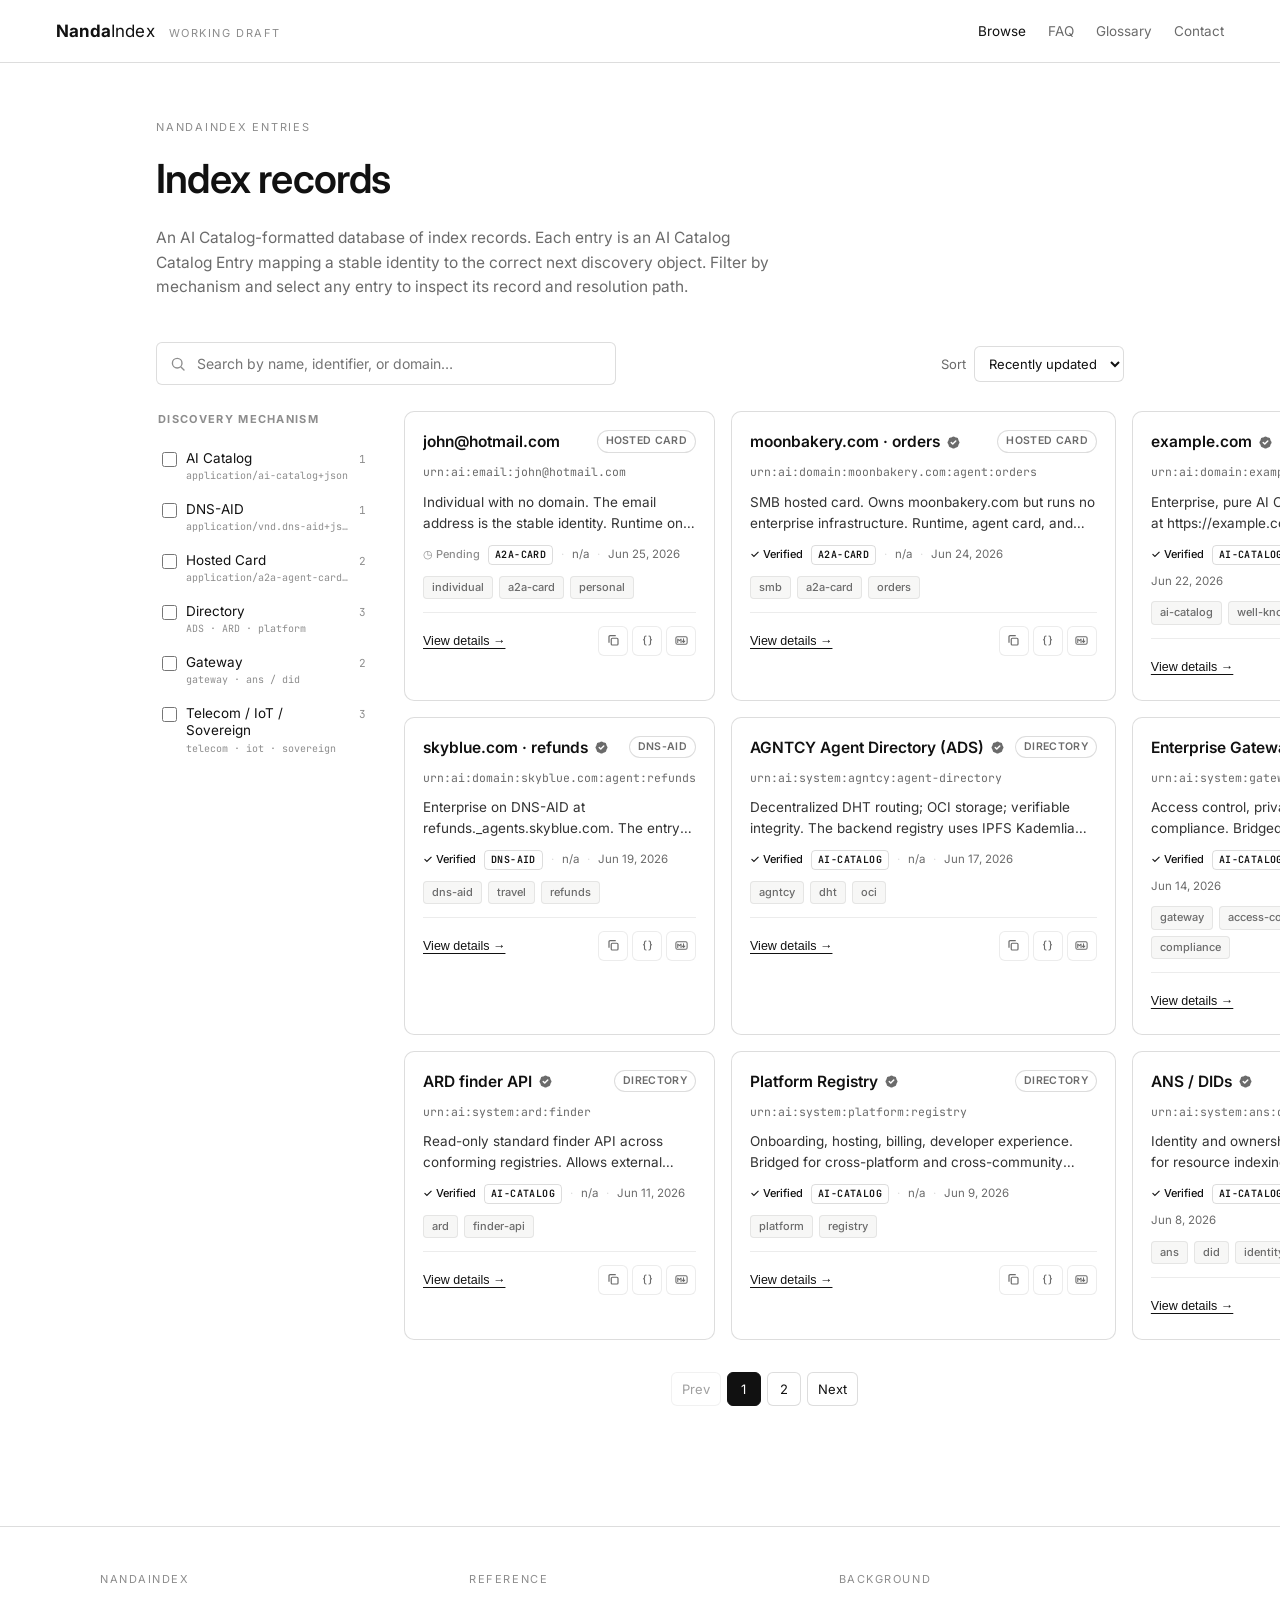
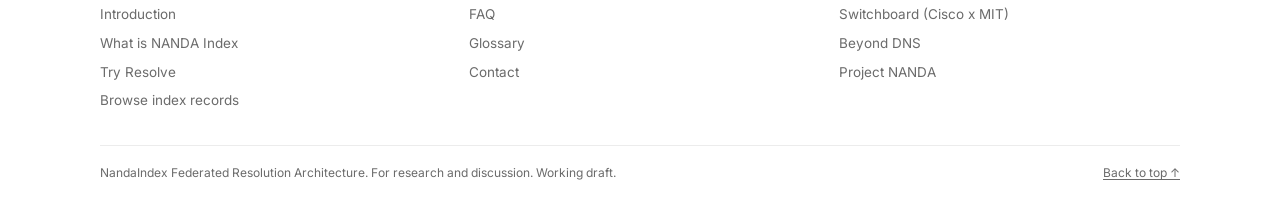
==== explore-min.html @ 439a477a "Add minimal monochrome site (explainer) Two-column spec-style redesign in a monochrome design system" ====
<!doctype html>
<html lang="en">
<head>
  <meta charset="utf-8" />
  <meta name="viewport" content="width=device-width, initial-scale=1" />
  <title>Index records · NandaIndex</title>
  <meta name="description" content="NandaIndex entries: AI Catalog Catalog Entries mapping a stable identity to the correct discovery object. Filter by discovery mechanism and inspect any entry's resolution path." />
  <link rel="stylesheet" href="minimal.css?v=4" />
</head>
<body>

  <!-- ============ TOPBAR ============ -->
  <header class="topbar">
    <div class="brand">
      <a href="index-min.html" class="brand-link"><strong>Nanda</strong>Index</a>
      <span class="tag">Working draft</span>
    </div>
    <nav class="navlinks">
      <a href="explore-min.html" class="active">Browse</a>
      <a href="faq-min.html">FAQ</a>
      <a href="glossary-min.html">Glossary</a>
      <a href="contact-min.html">Contact</a>
    </nav>
  </header>

  <main class="explore">
    <header class="explore-head">
      <p class="eyebrow">NandaIndex entries</p>
      <h1>Index records</h1>
      <p class="lede">
        An AI Catalog-formatted database of index records. Each entry is an AI Catalog Catalog Entry
        mapping a stable identity to the correct next discovery object. Filter by mechanism and select
        any entry to inspect its record and resolution path.
      </p>
    </header>

    <div class="explore-bar">
      <div class="explore-search">
        <svg viewBox="0 0 20 20" fill="none" stroke="currentColor" stroke-width="1.7" aria-hidden="true">
          <circle cx="9" cy="9" r="6" /><path d="M14 14l3.5 3.5" stroke-linecap="round" />
        </svg>
        <input id="q" type="search" placeholder="Search by name, identifier, or domain…" autocomplete="off" />
      </div>
      <label class="explore-sort">
        <span>Sort</span>
        <select id="sort">
          <option value="recent">Recently updated</option>
          <option value="name">Name A–Z</option>
          <option value="verified">Verified first</option>
        </select>
      </label>
    </div>

    <div class="explore-body">
      <aside class="cat-menu" id="catMenu" aria-label="Filter by category"></aside>
      <section class="cat-results">
        <div class="card-grid" id="grid"></div>
        <nav class="pager" id="pager" aria-label="Pagination"></nav>
      </section>
    </div>
  </main>

  <!-- ============ FOOTER ============ -->
  <footer class="site-footer">
    <div class="foot-cols">
      <div class="foot-col">
        <p class="foot-h">NandaIndex</p>
        <a href="index-min.html#intro">Introduction</a>
        <a href="index-min.html#what">What is NANDA Index</a>
        <a href="index-min.html#resolve">Try Resolve</a>
        <a href="explore-min.html">Browse index records</a>
      </div>
      <div class="foot-col">
        <p class="foot-h">Reference</p>
        <a href="faq-min.html">FAQ</a>
        <a href="glossary-min.html">Glossary</a>
        <a href="contact-min.html">Contact</a>
      </div>
      <div class="foot-col">
        <p class="foot-h">Background</p>
        <a href="https://outshift.cisco.com/blog/ai-ml/outshift-mit-agentic-web" target="_blank" rel="noopener">Switchboard (Cisco x MIT)</a>
        <a href="https://arxiv.org/abs/2507.14263" target="_blank" rel="noopener">Beyond DNS</a>
        <a href="https://projectnanda.org" target="_blank" rel="noopener">Project NANDA</a>
      </div>
    </div>
    <div class="foot-base">
      <span>NandaIndex Federated Resolution Architecture. For research and discussion. Working draft.</span>
      <a href="#" class="foot-top">Back to top ↑</a>
    </div>
  </footer>

  <!-- ============ SLIDE-OUT DETAIL PANEL ============ -->
  <div class="panel-scrim" id="scrim" hidden></div>
  <aside class="slide-panel" id="slidePanel" hidden aria-label="Index record detail"></aside>

  <script src="explore.js"></script>
</body>
</html>
---- minimal.css ----
/* NANDA Index, minimal monochrome theme.
   A quiet, specification-style sheet: white ground, ink text, two greys, thin
   rules, no colour. Self-contained (does not load styles.css) and styles every
   class that explore.js emits, so the catalog works decolored, unchanged. */

@import url('https://fonts.googleapis.com/css2?family=JetBrains+Mono:wght@400;500;700&family=Inter:wght@400;500;600;700&display=swap');

:root {
  --bg: #ffffff;
  --ink: #111111;
  --muted: #6b6b6b;
  --faint: #8d8d8d;
  --rule: rgba(17, 17, 17, .14);
  --rule-soft: rgba(17, 17, 17, .08);
  --wash: #f7f7f6;
  --sans: 'Inter', 'Helvetica Neue', Helvetica, Arial, sans-serif;
  --mono: 'JetBrains Mono', ui-monospace, SFMono-Regular, Menlo, monospace;
  --pad-x: clamp(20px, 5vw, 56px);
  --maxw: 1080px;
}

*, *::before, *::after { box-sizing: border-box; }
html, body { margin: 0; padding: 0; }
html { scroll-behavior: smooth; }

body {
  background: var(--bg);
  color: var(--ink);
  font-family: var(--sans);
  -webkit-font-smoothing: antialiased;
  line-height: 1.55;
  min-height: 100vh;
  display: flex;
  flex-direction: column;
}

a { color: inherit; }
code, pre { font-family: var(--mono); }
::selection { background: var(--ink); color: #fff; }

/* ---------- topbar ---------- */
.topbar {
  display: flex;
  align-items: center;
  justify-content: space-between;
  padding: 18px var(--pad-x);
  border-bottom: 1px solid var(--rule);
  background: rgba(255, 255, 255, .9);
  backdrop-filter: blur(6px);
  position: sticky;
  top: 0;
  z-index: 5;
  flex-wrap: wrap;
  gap: 12px;
}
.brand { display: flex; align-items: baseline; gap: 14px; flex-wrap: wrap; }
.brand-link { text-decoration: none; font-size: 17px; letter-spacing: .01em; }
.brand-link strong { font-weight: 700; }
.brand .tag { font-size: 11px; letter-spacing: .14em; text-transform: uppercase; color: var(--faint); }
.navlinks { display: flex; gap: 22px; font-size: 13.5px; align-items: center; flex-wrap: wrap; }
.navlinks a { text-decoration: none; color: var(--muted); }
.navlinks a:hover { color: var(--ink); }
.navlinks a.active { color: var(--ink); }

main { flex: 1; padding: 0 var(--pad-x) 96px; max-width: var(--maxw); margin: 0 auto; width: 100%; }

/* ---------- hero (landing) ---------- */
.hero { padding: 72px 0 40px; max-width: 60ch; }
.eyebrow {
  font-size: 11px;
  letter-spacing: .16em;
  text-transform: uppercase;
  color: var(--faint);
  margin: 0 0 20px;
}
.hero h1 {
  font-size: clamp(32px, 4.6vw, 52px);
  line-height: 1.08;
  letter-spacing: -0.025em;
  margin: 0 0 22px;
  font-weight: 600;
}
.hero .lede { font-size: 17px; color: #333; }
.hero .lede strong { font-weight: 600; }
code.tok { background: var(--wash); padding: 1px 6px; border-radius: 3px; font-size: .88em; border: 1px solid var(--rule-soft); }

.hero-cta { display: flex; flex-wrap: wrap; gap: 18px; margin-top: 30px; align-items: center; }

/* text-first links; one outlined button max */
.btn {
  font: inherit;
  font-size: 14px;
  font-weight: 500;
  text-decoration: none;
  padding: 10px 16px;
  border-radius: 4px;
  border: 1px solid var(--rule);
  background: #fff;
  color: var(--ink);
  cursor: pointer;
  display: inline-flex;
  align-items: center;
  gap: 8px;
  transition: background .15s, border-color .15s;
}
.btn:hover { background: var(--wash); border-color: var(--ink); }
.btn.primary { background: var(--ink); color: #fff; border-color: var(--ink); }
.btn.primary:hover { background: #2a2a2a; }
.btn .arr { font-family: var(--mono); }
.textlink { font-size: 14px; font-weight: 500; text-decoration: underline; text-underline-offset: 3px; text-decoration-thickness: 1px; }
.textlink .arr { font-family: var(--mono); text-decoration: none; display: inline-block; margin-left: 4px; }

/* ---------- generic section ---------- */
.section { padding: 40px 0; border-top: 1px solid var(--rule-soft); scroll-margin-top: 80px; }
.section > .sec-label { font-size: 11px; letter-spacing: .16em; text-transform: uppercase; color: var(--faint); margin: 0 0 16px; }
.section h2 { font-size: clamp(22px, 3vw, 30px); letter-spacing: -.02em; font-weight: 600; margin: 0 0 16px; }
.section .lead { font-size: 16px; color: #333; max-width: 70ch; margin: 0 0 8px; }
.section-head { display: flex; align-items: baseline; justify-content: space-between; gap: 16px; flex-wrap: wrap; margin-bottom: 20px; }
.section-head h2 { margin: 0; }

/* definition rows: "what it is" / layers / "what it is not" */
.defs { border-top: 1px solid var(--rule); margin-top: 8px; }
.def { display: grid; grid-template-columns: 200px 1fr; gap: 24px; padding: 20px 0; border-bottom: 1px solid var(--rule); }
.def .dt { font-size: 13px; font-family: var(--mono); letter-spacing: .02em; color: var(--faint); text-transform: uppercase; }
.def h3 { margin: 0 0 6px; font-size: 16px; font-weight: 600; }
.def p { margin: 0; font-size: 14.5px; color: #333; line-height: 1.6; }
.def p code { font-family: var(--mono); font-size: 12.5px; background: var(--wash); padding: 1px 5px; border-radius: 3px; }
@media (max-width: 640px) { .def { grid-template-columns: 1fr; gap: 6px; } }

/* prior work / link rows */
.linkrows { border-top: 1px solid var(--rule); }
.linkrow {
  display: grid;
  grid-template-columns: 150px 1fr auto;
  gap: 18px;
  align-items: center;
  padding: 16px 0;
  border-bottom: 1px solid var(--rule);
  text-decoration: none;
}
.linkrow:hover { background: var(--wash); }
.linkrow .lr-kind { font-family: var(--mono); font-size: 11px; letter-spacing: .03em; color: var(--faint); text-transform: uppercase; }
.linkrow .lr-main h3 { margin: 0 0 3px; font-size: 15.5px; font-weight: 600; }
.linkrow .lr-main p { margin: 0; font-size: 13.5px; color: var(--muted); }
.linkrow .lr-arrow { font-family: var(--mono); font-size: 15px; color: var(--faint); }
.linkrow:hover .lr-arrow { color: var(--ink); }
@media (max-width: 720px) {
  .linkrow { grid-template-columns: 1fr auto; }
  .linkrow .lr-kind { grid-column: 1 / -1; }
}

/* code block (kept ink-on-wash, no syntax colour) */
.codeblock {
  background: var(--wash);
  color: var(--ink);
  font-family: var(--mono);
  font-size: 12.5px;
  line-height: 1.7;
  padding: 16px 18px;
  border: 1px solid var(--rule-soft);
  border-radius: 6px;
  overflow-x: auto;
  margin: 18px 0 0;
}
.codeblock .c-head { color: var(--faint); margin-bottom: 8px; display: block; }
.codeblock .k, .codeblock .s, .codeblock .n, .codeblock .d, .codeblock .p { color: inherit; }
.codeblock .d, .codeblock .c-head { color: var(--faint); }

/* ---------- browse preview (landing) ---------- */
.browse-sec { padding: 40px 0; border-top: 1px solid var(--rule-soft); }
.browse-head { display: flex; align-items: baseline; justify-content: space-between; gap: 16px; flex-wrap: wrap; margin-bottom: 10px; }
.browse-head h2 { font-size: clamp(22px, 3vw, 30px); letter-spacing: -.02em; margin: 0; font-weight: 600; }
.browse-head .browse-all { font-size: 13.5px; font-weight: 500; text-decoration: underline; text-underline-offset: 3px; white-space: nowrap; }
.browse-sec .browse-intro { font-size: 14.5px; color: var(--muted); max-width: 64ch; margin: 0 0 22px; }
.card-preview { text-decoration: none; color: inherit; }

/* ---------- footer ---------- */
.bottom {
  padding: 30px var(--pad-x);
  border-top: 1px solid var(--rule);
  display: flex;
  justify-content: space-between;
  flex-wrap: wrap;
  gap: 12px;
  font-size: 12px;
  color: var(--muted);
}
.bottom a { color: inherit; text-decoration: underline; text-underline-offset: 2px; }
.bottom .fl { display: flex; gap: 18px; flex-wrap: wrap; }

/* ---------- shared multi-column footer ---------- */
.site-footer { border-top: 1px solid var(--rule); padding: 44px var(--pad-x) 30px; margin-top: 24px; }
.foot-cols { max-width: var(--maxw); margin: 0 auto; display: grid; grid-template-columns: repeat(3, 1fr); gap: 28px; }
.foot-col .foot-h { font-size: 11px; letter-spacing: .14em; text-transform: uppercase; color: var(--faint); margin: 0 0 12px; }
.foot-col a { display: block; text-decoration: none; color: var(--muted); font-size: 13.5px; padding: 4px 0; }
.foot-col a:hover { color: var(--ink); text-decoration: underline; text-underline-offset: 2px; }
.foot-base { max-width: var(--maxw); margin: 30px auto 0; padding-top: 18px; border-top: 1px solid var(--rule-soft); display: flex; justify-content: space-between; gap: 12px; flex-wrap: wrap; font-size: 12px; color: var(--muted); }
.foot-base a { color: inherit; text-decoration: underline; text-underline-offset: 2px; white-space: nowrap; }
@media (max-width: 640px) { .foot-cols { grid-template-columns: 1fr 1fr; } }

/* ---------- FAQ accordion ---------- */
.faq-group { margin: 0 0 30px; }
.faq-group .faq-gh { font-size: 11px; letter-spacing: .14em; text-transform: uppercase; color: var(--faint); margin: 0 0 8px; }
details.faq { border-bottom: 1px solid var(--rule); }
details.faq summary { list-style: none; cursor: pointer; padding: 15px 0; display: flex; justify-content: space-between; gap: 16px; align-items: flex-start; font-size: 15px; font-weight: 600; color: var(--ink); }
details.faq summary::-webkit-details-marker { display: none; }
details.faq summary .q-sign { font-family: var(--mono); color: var(--faint); flex: none; transition: transform .15s; }
details.faq[open] summary .q-sign { transform: rotate(45deg); color: var(--ink); }
details.faq .faq-a { padding: 0 0 18px; max-width: 74ch; }
details.faq .faq-a p { font-size: 14px; line-height: 1.7; color: #2b2b2b; margin: 0 0 10px; }
details.faq .faq-a p:last-child { margin: 0; }
details.faq .faq-a code { font-family: var(--mono); font-size: 12.5px; background: var(--wash); padding: 1px 5px; border-radius: 3px; }

/* ---------- glossary ---------- */
.gloss { border-top: 1px solid var(--rule); }
.gloss-row { display: grid; grid-template-columns: 210px 1fr; gap: 24px; padding: 15px 0; border-bottom: 1px solid var(--rule-soft); }
.gloss-term { font-family: var(--mono); font-size: 13px; color: var(--ink); font-weight: 500; line-height: 1.5; }
.gloss-def { font-size: 14px; color: #2b2b2b; line-height: 1.6; }
.gloss-def code { font-family: var(--mono); font-size: 12px; background: var(--wash); padding: 1px 4px; border-radius: 3px; }
@media (max-width: 640px) { .gloss-row { grid-template-columns: 1fr; gap: 4px; } }

/* ---------- contact ---------- */
.contact-rows { border-top: 1px solid var(--rule); }
.contact-row { display: grid; grid-template-columns: 170px 1fr; gap: 24px; padding: 18px 0; border-bottom: 1px solid var(--rule-soft); }
.contact-row .c-k { font-size: 12px; font-family: var(--mono); color: var(--faint); text-transform: uppercase; letter-spacing: .04em; }
.contact-row .c-v { font-size: 14.5px; color: #2b2b2b; line-height: 1.6; }
.contact-row .c-v a { color: var(--ink); text-decoration: underline; text-underline-offset: 2px; word-break: break-word; }
@media (max-width: 640px) { .contact-row { grid-template-columns: 1fr; gap: 4px; } }

@media (max-width: 600px) { .navlinks { display: none; } }
@media (prefers-reduced-motion: reduce) {
  html { scroll-behavior: auto; }
  * { transition: none !important; }
}

/* ============================================================
   DOCUMENT LAYOUT (index-min.html), two-column spec, like the
   reference: sticky section index on the left, prose on the right.
   ============================================================ */
.doc-wrap { max-width: var(--maxw); margin: 0 auto; width: 100%; padding: 0 var(--pad-x) 96px; }

.doc-hero { padding: 56px 0 28px; border-bottom: 1px solid var(--rule); }
.doc-hero .eyebrow { margin-bottom: 16px; }
.doc-hero h1 { font-size: clamp(28px, 4vw, 42px); line-height: 1.1; letter-spacing: -0.025em; margin: 0 0 10px; font-weight: 600; max-width: 22ch; }
.doc-hero .subtitle { font-size: 17px; color: var(--muted); margin: 0 0 22px; max-width: 60ch; }
.doc-hero .abstract { font-size: 15px; color: #333; max-width: 78ch; line-height: 1.65; }
.doc-hero .abstract .al { font-weight: 600; color: var(--ink); }

.doc-layout { display: grid; grid-template-columns: 232px 1fr; gap: 56px; align-items: start; padding-top: 8px; }

.docnav { position: sticky; top: 90px; align-self: start; }
.docnav .docnav-title { font-size: 11px; font-weight: 700; letter-spacing: .14em; text-transform: uppercase; color: var(--faint); margin: 26px 0 12px; }
.docnav ol { list-style: none; margin: 0; padding: 0; border-left: 1px solid var(--rule); }
.docnav li { margin: 0; }
.docnav a { display: block; text-decoration: none; color: var(--muted); font-size: 13.5px; line-height: 1.4; padding: 7px 0 7px 16px; margin-left: -1px; border-left: 1px solid transparent; }
.docnav a:hover { color: var(--ink); border-left-color: var(--rule); }
.docnav a.current { color: var(--ink); border-left-color: var(--ink); font-weight: 500; }

.doc { min-width: 0; max-width: 74ch; }
.doc section { padding: 36px 0; border-bottom: 1px solid var(--rule-soft); scroll-margin-top: 84px; }
.doc section:last-child { border-bottom: 0; }
.doc h2 { font-size: clamp(20px, 2.6vw, 26px); letter-spacing: -.02em; font-weight: 600; margin: 0 0 18px; }
.doc h2 .secno { color: var(--faint); font-variant-numeric: tabular-nums; margin-right: 12px; font-weight: 600; }
.doc h3 { font-size: 16px; font-weight: 600; margin: 26px 0 8px; letter-spacing: -.01em; }
.doc p { font-size: 15px; line-height: 1.7; color: #2b2b2b; margin: 0 0 14px; max-width: 72ch; }
.doc p:last-child { margin-bottom: 0; }
.doc strong { font-weight: 600; color: var(--ink); }
.doc a { color: var(--ink); text-decoration: underline; text-underline-offset: 2px; text-decoration-thickness: 1px; word-break: break-word; }
.doc code { font-family: var(--mono); font-size: 12.5px; background: var(--wash); padding: 1px 5px; border-radius: 3px; }
.doc ul { margin: 0 0 14px; padding-left: 1.2em; }
.doc ul li { font-size: 15px; line-height: 1.65; color: #2b2b2b; margin-bottom: 6px; }
.doc .note { border-left: 2px solid var(--ink); padding: 4px 0 4px 16px; margin: 18px 0; color: #2b2b2b; }
.doc .figcap { font-size: 13px; color: var(--faint); font-style: italic; margin: 8px 0 0; }
.doc .placeholder { border: 1px dashed var(--rule); border-radius: 6px; padding: 16px 18px; color: var(--muted); font-size: 13.5px; margin: 18px 0; }

/* resolution hop list (How section) */
.hop-list { list-style: none; margin: 18px 0; padding: 0; border-top: 1px solid var(--rule-soft); }
.hop-list li { display: flex; gap: 14px; align-items: flex-start; padding: 14px 0; border-bottom: 1px solid var(--rule-soft); }
.hop-list .hl-n { flex: none; width: 24px; height: 24px; border-radius: 50%; border: 1.5px solid var(--rule); display: inline-flex; align-items: center; justify-content: center; font-family: var(--mono); font-size: 12px; font-weight: 700; color: var(--ink); }
.hop-list li > div { min-width: 0; }
.hop-list strong { display: block; font-size: 14.5px; font-weight: 600; color: var(--ink); }
.hop-list .hl-api { font-family: var(--mono); font-size: 11.5px; color: var(--muted); display: inline-block; margin: 4px 0; background: var(--wash); border: 1px solid var(--rule-soft); padding: 1px 7px; border-radius: 4px; }
.hop-list p { margin: 2px 0 0; font-size: 13.5px; color: #444; line-height: 1.55; }

/* interactive Try Resolve trace */
.rsv-controls { display: flex; gap: 12px; margin: 18px 0 4px; flex-wrap: wrap; align-items: center; }
.rsv-select { font: inherit; font-size: 13px; border: 1px solid var(--rule); border-radius: 6px; padding: 9px 11px; background: #fff; color: var(--ink); min-width: 300px; max-width: 100%; cursor: pointer; }
.rsv-select:focus-visible { outline: 2px solid var(--ink); outline-offset: 1px; }
.rsv-trace { list-style: none; margin: 22px 0 0; padding: 0; }
.rsv-row { display: flex; gap: 14px; align-items: flex-start; }
.rsv-rail { display: flex; flex-direction: column; align-items: center; align-self: stretch; }
.rsv-n { flex: none; width: 24px; height: 24px; border-radius: 50%; border: 1.5px solid var(--rule); display: inline-flex; align-items: center; justify-content: center; font-family: var(--mono); font-size: 12px; font-weight: 700; color: var(--faint); transition: all .3s; }
.rsv-line { width: 2px; flex: 1; min-height: 20px; margin: 3px 0; background: var(--rule); transition: background .3s; }
.rsv-body { padding-bottom: 16px; min-width: 0; }
.rsv-title { font-size: 14px; font-weight: 600; color: var(--faint); transition: color .3s; }
.rsv-io { font-family: var(--mono); font-size: 11px; color: #aaa; margin-top: 3px; word-break: break-all; transition: color .3s; }
.rsv-row.lit .rsv-n { background: var(--ink); color: #fff; border-color: var(--ink); }
.rsv-row.lit .rsv-title { color: var(--ink); }
.rsv-row.lit .rsv-io { color: var(--muted); }
.rsv-row.lit .rsv-line { background: var(--ink); }

.doc .example { margin: 22px 0; }
.doc .example .ex-head { font-family: var(--mono); font-size: 12px; color: var(--muted); margin: 0 0 6px; }
.doc .resolution { font-family: var(--mono); font-size: 12.5px; color: #2b2b2b; background: var(--wash); border: 1px solid var(--rule-soft); border-radius: 6px; padding: 12px 14px; margin: 14px 0 0; line-height: 1.6; }
.doc .resolution .rl { color: var(--faint); text-transform: uppercase; letter-spacing: .08em; font-size: 10.5px; }

/* spec table */
.spec-table { width: 100%; border-collapse: collapse; margin: 6px 0 8px; font-size: 13.5px; }
.spec-table th, .spec-table td { text-align: left; vertical-align: top; padding: 11px 14px 11px 0; border-bottom: 1px solid var(--rule); line-height: 1.5; }
.spec-table thead th { font-size: 11px; letter-spacing: .08em; text-transform: uppercase; color: var(--faint); font-weight: 600; border-bottom: 1px solid var(--rule); }
.spec-table tbody th { font-weight: 600; color: var(--ink); white-space: nowrap; padding-right: 22px; }
.spec-table td { color: var(--muted); }
.doc .table-scroll { overflow-x: auto; margin: 12px 0 4px; }

.doc .refs { list-style: none; margin: 0; padding: 0; counter-reset: ref; }
.doc .refs li { counter-increment: ref; position: relative; padding: 10px 0 10px 34px; border-bottom: 1px solid var(--rule-soft); font-size: 13.5px; color: var(--muted); line-height: 1.55; }
.doc .refs li::before { content: "[" counter(ref) "]"; position: absolute; left: 0; top: 10px; font-family: var(--mono); font-size: 12px; color: var(--faint); }
.doc .refs a { color: var(--ink); }

@media (max-width: 820px) {
  .doc-layout { grid-template-columns: 1fr; gap: 0; }
  .docnav { display: none; }
  .doc { max-width: none; }
}

/* ============================================================
   EXPLORE CATALOG (explore-min.html), monochrome
   ============================================================ */
main.explore { max-width: var(--maxw); margin: 0 auto; width: 100%; padding: 0 var(--pad-x) 96px; }
.explore-head { padding: 56px 0 26px; }
.explore-head .eyebrow { margin-bottom: 12px; }
.explore-head h1 { font-size: clamp(28px, 4vw, 40px); letter-spacing: -.02em; margin: 0 0 12px; font-weight: 600; }
.explore-head .lede { font-size: 15.5px; color: var(--muted); max-width: 62ch; line-height: 1.6; }

.explore-bar { display: flex; align-items: center; justify-content: space-between; gap: 16px; flex-wrap: wrap; margin-bottom: 26px; }
.explore-search { position: relative; display: flex; align-items: center; gap: 9px; flex: 1; min-width: 240px; max-width: 460px; border: 1px solid var(--rule); border-radius: 6px; padding: 9px 13px; background: #fff; }
.explore-search:focus-within { border-color: var(--ink); }
.explore-search svg { width: 16px; height: 16px; color: var(--faint); flex: none; }
.explore-search input { border: 0; outline: 0; width: 100%; font: inherit; font-size: 14px; color: var(--ink); background: transparent; }
.explore-sort { display: flex; align-items: center; gap: 8px; font-size: 13px; color: var(--muted); }
.explore-sort select { font: inherit; font-size: 13px; color: var(--ink); border: 1px solid var(--rule); border-radius: 6px; padding: 8px 10px; background: #fff; cursor: pointer; }
.explore-sort select:focus-visible { outline: 2px solid var(--ink); outline-offset: 1px; }

/* layout: left filter rail + results */
.explore-body { display: flex; align-items: flex-start; gap: 32px; }
.cat-menu { flex: none; width: 216px; position: sticky; top: 90px; display: flex; flex-direction: column; gap: 1px; }
.cat-title { font-size: 11px; font-weight: 700; letter-spacing: .12em; text-transform: uppercase; color: var(--faint); margin: 0 0 12px 2px; }
.cat-check { display: flex; align-items: flex-start; gap: 9px; padding: 8px 6px; cursor: pointer; border-radius: 5px; }
.cat-check:hover { background: var(--wash); }
.cat-check input { width: 15px; height: 15px; accent-color: var(--ink); cursor: pointer; margin: 2px 0 0; flex: none; }
.cc-main { display: flex; flex-direction: column; gap: 1px; min-width: 0; flex: 1; }
.cc-label { font-size: 13.5px; color: var(--ink); line-height: 1.3; }
.cc-sub { font-family: var(--mono); font-size: 10px; color: var(--faint); white-space: nowrap; overflow: hidden; text-overflow: ellipsis; }
.cc-count { font-family: var(--mono); font-size: 11px; color: var(--faint); flex: none; margin-top: 1px; }
.cat-clear { margin: 14px 0 0 6px; font: inherit; font-size: 12.5px; font-weight: 500; color: var(--ink); background: none; border: 0; cursor: pointer; padding: 0; text-decoration: underline; text-underline-offset: 3px; }
.cat-results { flex: 1; min-width: 0; }

/* ---------- card grid (outline cards, decolored v0.1) ---------- */
.card-grid { display: grid; grid-template-columns: repeat(3, 1fr); gap: 16px; }
.card {
  background: #fff;
  border: 1px solid var(--rule);
  border-radius: 10px;
  padding: 18px;
  display: flex;
  flex-direction: column;
  gap: 11px;
  transition: border-color .15s ease, background .15s ease;
  cursor: pointer;
  text-align: left;
}
.card:hover { border-color: var(--ink); }
.card:focus-visible { outline: 2px solid var(--ink); outline-offset: 2px; }
.card-head { display: flex; align-items: flex-start; justify-content: space-between; gap: 10px; }
.card .title-line { display: flex; align-items: center; gap: 6px; min-width: 0; }
.card .title-line h3 { font-size: 15.5px; font-weight: 600; margin: 0; white-space: nowrap; overflow: hidden; text-overflow: ellipsis; }
.verified-mark { flex: none; width: 15px; height: 15px; color: var(--muted); }
.card .identifier { font-family: var(--mono); font-size: 11.5px; color: var(--muted); white-space: nowrap; overflow: hidden; text-overflow: ellipsis; margin-top: -2px; }
.card .desc { font-size: 13.5px; line-height: 1.55; color: #333; margin: 0; display: -webkit-box; -webkit-line-clamp: 2; -webkit-box-orient: vertical; overflow: hidden; }

/* chips, meta, all greyscale */
.chips { display: flex; flex-wrap: wrap; gap: 6px; }
.chip { font-size: 11px; font-weight: 500; padding: 2px 8px; border-radius: 4px; background: var(--wash); color: var(--muted); border: 1px solid var(--rule-soft); }
.meta { display: flex; align-items: center; gap: 8px; flex-wrap: wrap; font-size: 11.5px; color: var(--muted); }
.meta .dot { color: var(--rule); }
.vbadge { display: inline-flex; align-items: center; gap: 4px; font-weight: 500; font-size: 11px; color: var(--muted); }
.vbadge.ok { color: var(--ink); }
.vbadge.pending { color: var(--faint); }
.proto { font-family: var(--mono); font-size: 10px; font-weight: 600; text-transform: uppercase; letter-spacing: .04em; color: var(--ink); border: 1px solid var(--rule); padding: 1px 6px; border-radius: 4px; }
.divider { height: 1px; background: var(--rule-soft); margin: 2px 0; }
.actions { display: flex; align-items: center; justify-content: space-between; gap: 8px; }
.actions .view { display: inline-flex; align-items: center; gap: 5px; font-size: 12.5px; font-weight: 500; color: var(--ink); text-decoration: underline; text-underline-offset: 3px; background: none; border: 0; cursor: pointer; padding: 0; }
.iconbtn-row { display: flex; gap: 4px; }
.iconbtn { display: inline-flex; align-items: center; justify-content: center; width: 30px; height: 30px; border: 1px solid var(--rule-soft); border-radius: 6px; background: #fff; color: var(--muted); cursor: pointer; transition: .15s; }
.iconbtn:hover { border-color: var(--ink); color: var(--ink); }
.iconbtn.copied { border-color: var(--ink); color: var(--ink); }
.iconbtn svg { width: 15px; height: 15px; }

/* category tag (outlined, was a coloured pill) */
.cat-pill { flex: none; font-size: 10.5px; font-weight: 600; letter-spacing: .03em; text-transform: uppercase; padding: 2px 8px; border-radius: 999px; white-space: nowrap; border: 1px solid var(--rule); color: var(--muted); background: #fff; }
.cat-pill[data-cat] { background: #fff; color: var(--muted); }

/* pagination */
.pager { display: flex; align-items: center; justify-content: center; gap: 6px; margin-top: 32px; }
.pager button { min-width: 34px; height: 34px; padding: 0 10px; font: inherit; font-size: 13px; border: 1px solid var(--rule); border-radius: 6px; background: #fff; color: var(--ink); cursor: pointer; transition: .15s; }
.pager button:hover:not(:disabled) { border-color: var(--ink); }
.pager button[disabled] { opacity: .4; cursor: not-allowed; }
.pager button.on { background: var(--ink); border-color: var(--ink); color: #fff; }
.pager .ell { color: var(--faint); padding: 0 2px; }
.cat-empty { color: var(--muted); font-size: 14px; padding: 48px 0; text-align: center; }

@media (max-width: 980px) { .card-grid { grid-template-columns: repeat(2, 1fr); } }
@media (max-width: 680px) {
  .explore-body { flex-direction: column; }
  .cat-menu { position: static; width: 100%; }
  .cat-title { width: 100%; margin: 0 0 6px; }
  .cat-clear { margin: 12px 0 0 6px; }
  .card-grid { grid-template-columns: 1fr; }
}

/* ============================================================
   Slide-out detail panel + vertical resolution trace, monochrome
   ============================================================ */
@keyframes panelIn { from { transform: translateX(100%); } to { transform: translateX(0); } }
@keyframes scrimIn { from { opacity: 0; } to { opacity: 1; } }

.panel-scrim { position: fixed; inset: 0; z-index: 60; background: rgba(17, 17, 17, .38); animation: scrimIn .2s ease; }
.slide-panel { position: fixed; top: 0; right: 0; bottom: 0; z-index: 61; width: min(520px, 96vw); background: #fff; box-shadow: -24px 0 60px rgba(0, 0, 0, .14); border-left: 1px solid var(--rule); overflow-y: auto; animation: panelIn .3s cubic-bezier(.2, .8, .2, 1); }

.sp-head { position: sticky; top: 0; z-index: 2; display: flex; align-items: flex-start; justify-content: space-between; gap: 14px; padding: 18px 24px; border-bottom: 1px solid var(--rule-soft); background: rgba(255, 255, 255, .94); backdrop-filter: blur(6px); }
.sp-head .sp-kicker { font-family: var(--mono); font-size: 11px; letter-spacing: .12em; text-transform: uppercase; color: var(--faint); }
.sp-title { display: flex; align-items: center; gap: 8px; flex-wrap: wrap; margin-top: 4px; }
.sp-title h2 { font-size: 19px; font-weight: 600; letter-spacing: -.01em; margin: 0; }
.sp-idn { font-family: var(--mono); font-size: 12px; color: var(--muted); margin-top: 6px; word-break: break-all; }
.sp-close { flex: none; width: 34px; height: 34px; border: 1px solid var(--rule-soft); border-radius: 6px; background: #fff; color: var(--muted); cursor: pointer; display: flex; align-items: center; justify-content: center; }
.sp-close:hover { border-color: var(--ink); color: var(--ink); }
.sp-close svg { width: 16px; height: 16px; }

.sp-body { padding: 22px 24px; display: flex; flex-direction: column; gap: 24px; }
.sp-domain { font-size: 13px; color: var(--muted); margin: 0 0 10px; }
.sp-desc { margin: 0; font-size: 14px; line-height: 1.6; color: var(--ink); }
.sp-label { font-size: 11px; font-weight: 700; letter-spacing: .12em; text-transform: uppercase; color: var(--faint); margin: 0 0 10px; }
.sp-vrow { display: flex; align-items: center; gap: 14px; flex-wrap: wrap; }
.sp-agents { display: flex; flex-direction: column; gap: 7px; }
.sp-agent { display: flex; align-items: center; justify-content: space-between; gap: 10px; padding: 10px 14px; background: #fff; border: 1px solid var(--rule); border-radius: 6px; }
.sp-agent .an { font-family: var(--mono); font-size: 13px; }
.sp-agent .al { font-family: var(--mono); font-size: 11px; color: var(--faint); white-space: nowrap; }
.sp-caps { display: flex; flex-wrap: wrap; gap: 7px; }
.sp-cap { font-family: var(--mono); font-size: 11.5px; color: var(--muted); background: #fff; border: 1px solid var(--rule); padding: 5px 10px; border-radius: 999px; }
dl.sp-meta { margin: 0; display: grid; grid-template-columns: auto 1fr; gap: 9px 16px; font-size: 13px; }
dl.sp-meta dt { color: var(--muted); font-weight: 600; }
dl.sp-meta dd { margin: 0; word-break: break-word; }
dl.sp-meta .mono { font-family: var(--mono); font-size: 12px; }
dl.sp-meta a { color: var(--ink); text-decoration: underline; }

.sp-exports { display: flex; gap: 8px; flex-wrap: wrap; }
.ebtn { display: inline-flex; align-items: center; gap: 7px; font: inherit; font-size: 13px; font-weight: 500; padding: 8px 14px; border-radius: 6px; border: 1px solid var(--rule); background: #fff; color: var(--ink); cursor: pointer; transition: .15s; }
.ebtn:hover { border-color: var(--ink); }
.ebtn.primary { background: var(--ink); color: #fff; border-color: var(--ink); }
.ebtn.primary:hover { background: #2a2a2a; }
.ebtn svg { width: 15px; height: 15px; }
.sp-cta { display: block; text-align: center; }

.sp-json .codeblock { font-family: var(--mono); font-size: 11.5px; line-height: 1.55; color: var(--ink); background: var(--wash); border: 1px solid var(--rule-soft); border-radius: 6px; padding: 14px; overflow-x: auto; white-space: pre; margin: 0; }
.sp-json-head { display: flex; align-items: center; justify-content: space-between; margin-bottom: 8px; }
.sp-copy { font: inherit; font-size: 11.5px; font-weight: 500; color: var(--ink); background: none; border: 0; cursor: pointer; padding: 0; text-decoration: underline; }

/* vertical resolution-path trace: lit = ink, done = filled ink check */
.sp-trace-head { display: flex; align-items: center; justify-content: space-between; margin-bottom: 14px; }
.sp-trace-head .btn { padding: 6px 12px; font-size: 12px; }
.pt-row { display: flex; gap: 13px; align-items: flex-start; }
.pt-rail { display: flex; flex-direction: column; align-items: center; align-self: stretch; }
.pt-n { flex: none; width: 24px; height: 24px; border-radius: 50%; display: flex; align-items: center; justify-content: center; font-family: var(--mono); font-size: 11.5px; font-weight: 700; background: #fff; border: 1.5px solid var(--rule); color: var(--faint); transition: all .35s; }
.pt-line { width: 2px; flex: 1; min-height: 26px; margin: 3px 0; border-radius: 2px; background: var(--rule); transition: background .35s; }
.pt-body { padding-bottom: 16px; min-width: 0; }
.pt-title { font-size: 13.5px; font-weight: 600; letter-spacing: -.01em; color: var(--faint); transition: color .35s; }
.pt-q { font-family: var(--mono); font-size: 10.5px; margin-top: 2px; word-break: break-all; color: #aaa; }
.pt-api { font-family: var(--mono); font-size: 10px; margin-top: 5px; padding: 4px 7px; border-radius: 3px; display: inline-block; background: var(--wash); color: #aaa; transition: all .35s; }
.pt-row.lit .pt-n { background: var(--ink); color: #fff; border-color: var(--ink); }
.pt-row.lit .pt-title { color: var(--ink); }
.pt-row.lit .pt-q { color: var(--muted); }
.pt-row.lit .pt-api { background: var(--wash); color: var(--ink); border: 1px solid var(--rule-soft); }
.pt-row.done .pt-n { background: var(--ink); color: #fff; border-color: var(--ink); }
.pt-row.done .pt-line { background: var(--ink); }

@media (prefers-reduced-motion: reduce) {
  .slide-panel, .panel-scrim { animation: none; }
  .card { transition: none; }
}
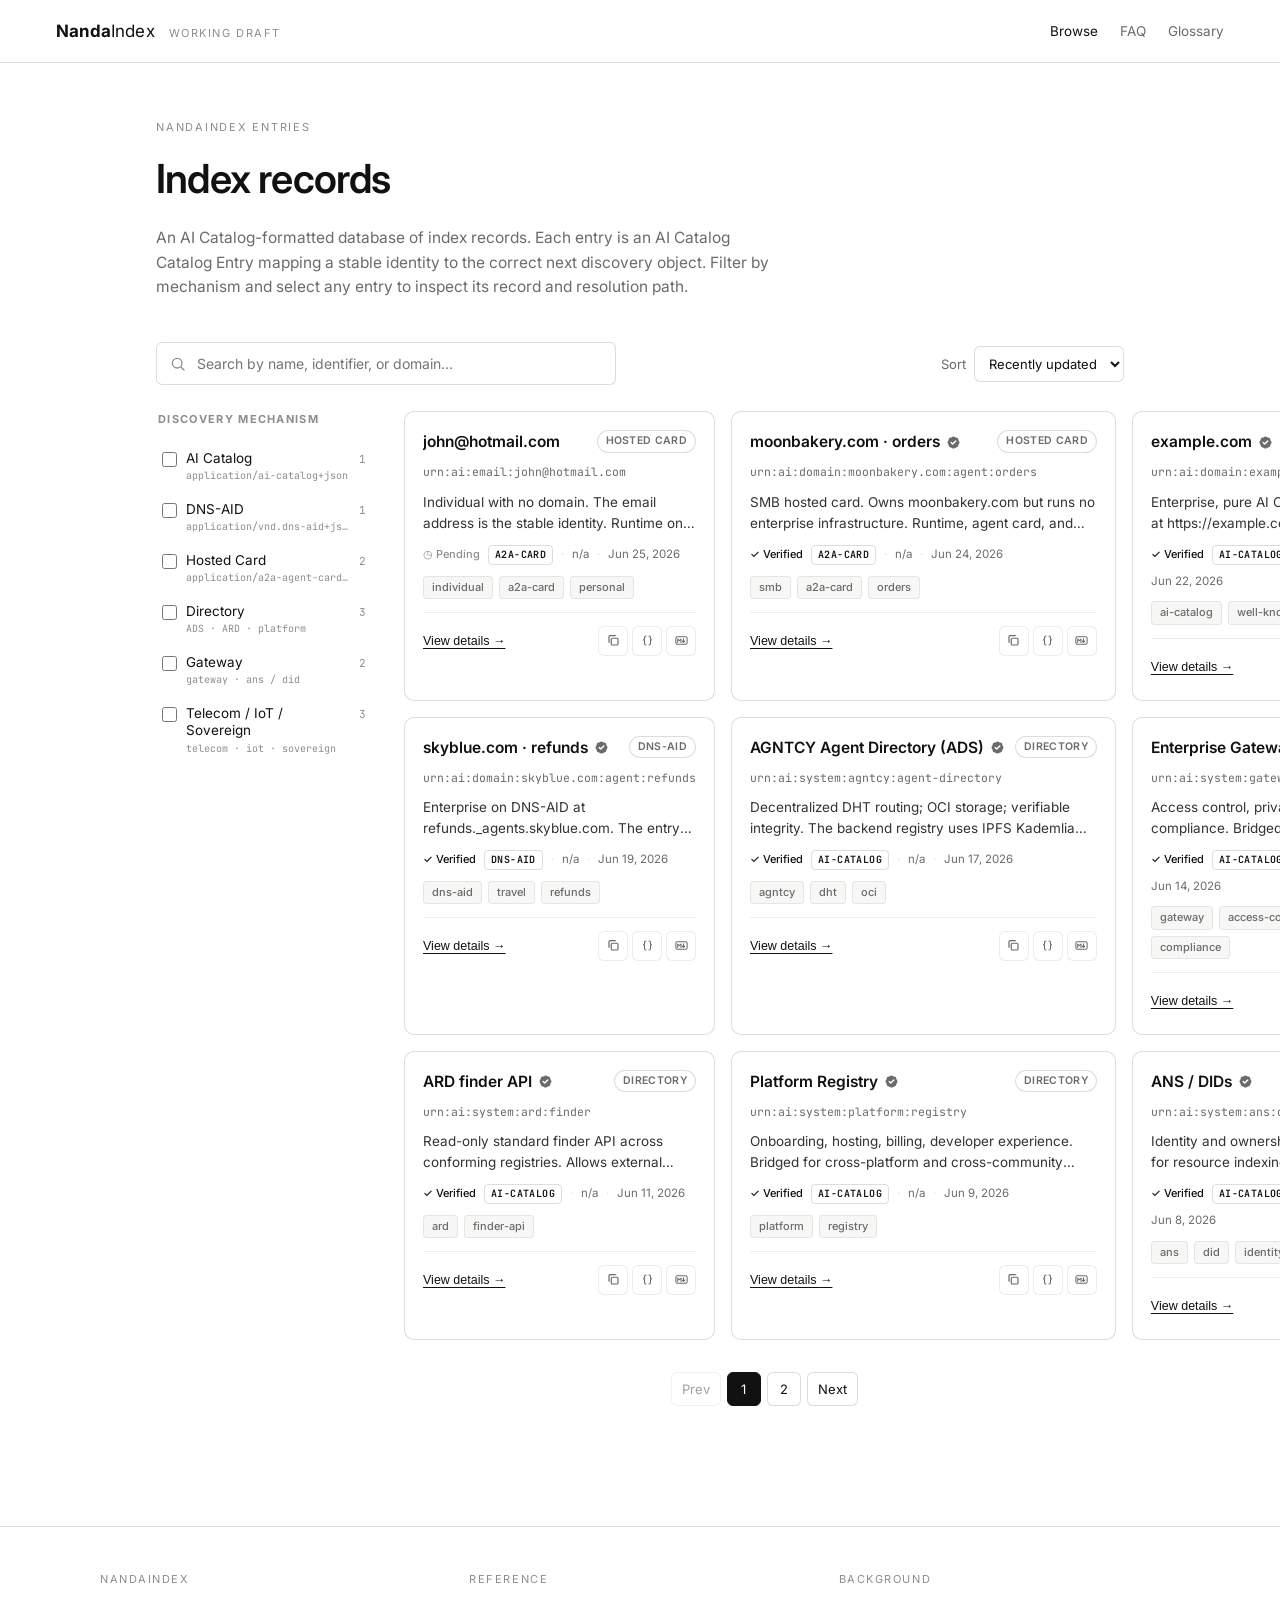
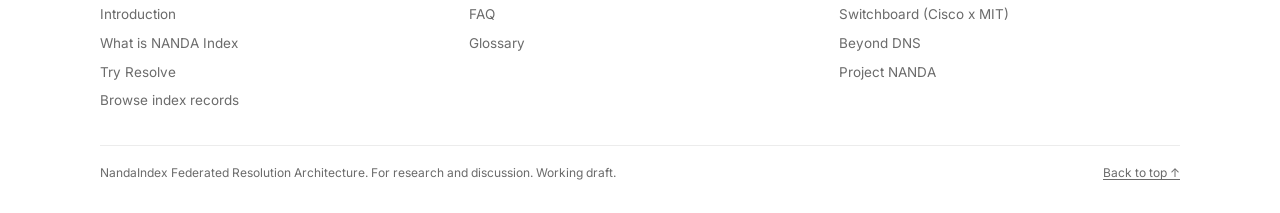
==== commit a7154ad1: "Hero full-width single column; remove Contact; keep Glossary - doc-hero text spans the full content " ====
--- a/explore-min.html
+++ b/explore-min.html
@@ -19,7 +19,6 @@
       <a href="explore-min.html" class="active">Browse</a>
       <a href="faq-min.html">FAQ</a>
       <a href="glossary-min.html">Glossary</a>
-      <a href="contact-min.html">Contact</a>
     </nav>
   </header>
 
@@ -74,7 +73,6 @@
         <p class="foot-h">Reference</p>
         <a href="faq-min.html">FAQ</a>
         <a href="glossary-min.html">Glossary</a>
-        <a href="contact-min.html">Contact</a>
       </div>
       <div class="foot-col">
         <p class="foot-h">Background</p>
--- a/minimal.css
+++ b/minimal.css
@@ -241,9 +241,9 @@
 
 .doc-hero { padding: 56px 0 28px; border-bottom: 1px solid var(--rule); }
 .doc-hero .eyebrow { margin-bottom: 16px; }
-.doc-hero h1 { font-size: clamp(28px, 4vw, 42px); line-height: 1.1; letter-spacing: -0.025em; margin: 0 0 10px; font-weight: 600; max-width: 22ch; }
-.doc-hero .subtitle { font-size: 17px; color: var(--muted); margin: 0 0 22px; max-width: 60ch; }
-.doc-hero .abstract { font-size: 15px; color: #333; max-width: 78ch; line-height: 1.65; }
+.doc-hero h1 { font-size: clamp(28px, 4vw, 42px); line-height: 1.1; letter-spacing: -0.025em; margin: 0 0 10px; font-weight: 600; }
+.doc-hero .subtitle { font-size: 17px; color: var(--muted); margin: 0 0 22px; }
+.doc-hero .abstract { font-size: 15px; color: #333; line-height: 1.65; }
 .doc-hero .abstract .al { font-weight: 600; color: var(--ink); }
 
 .doc-layout { display: grid; grid-template-columns: 232px 1fr; gap: 56px; align-items: start; padding-top: 8px; }
